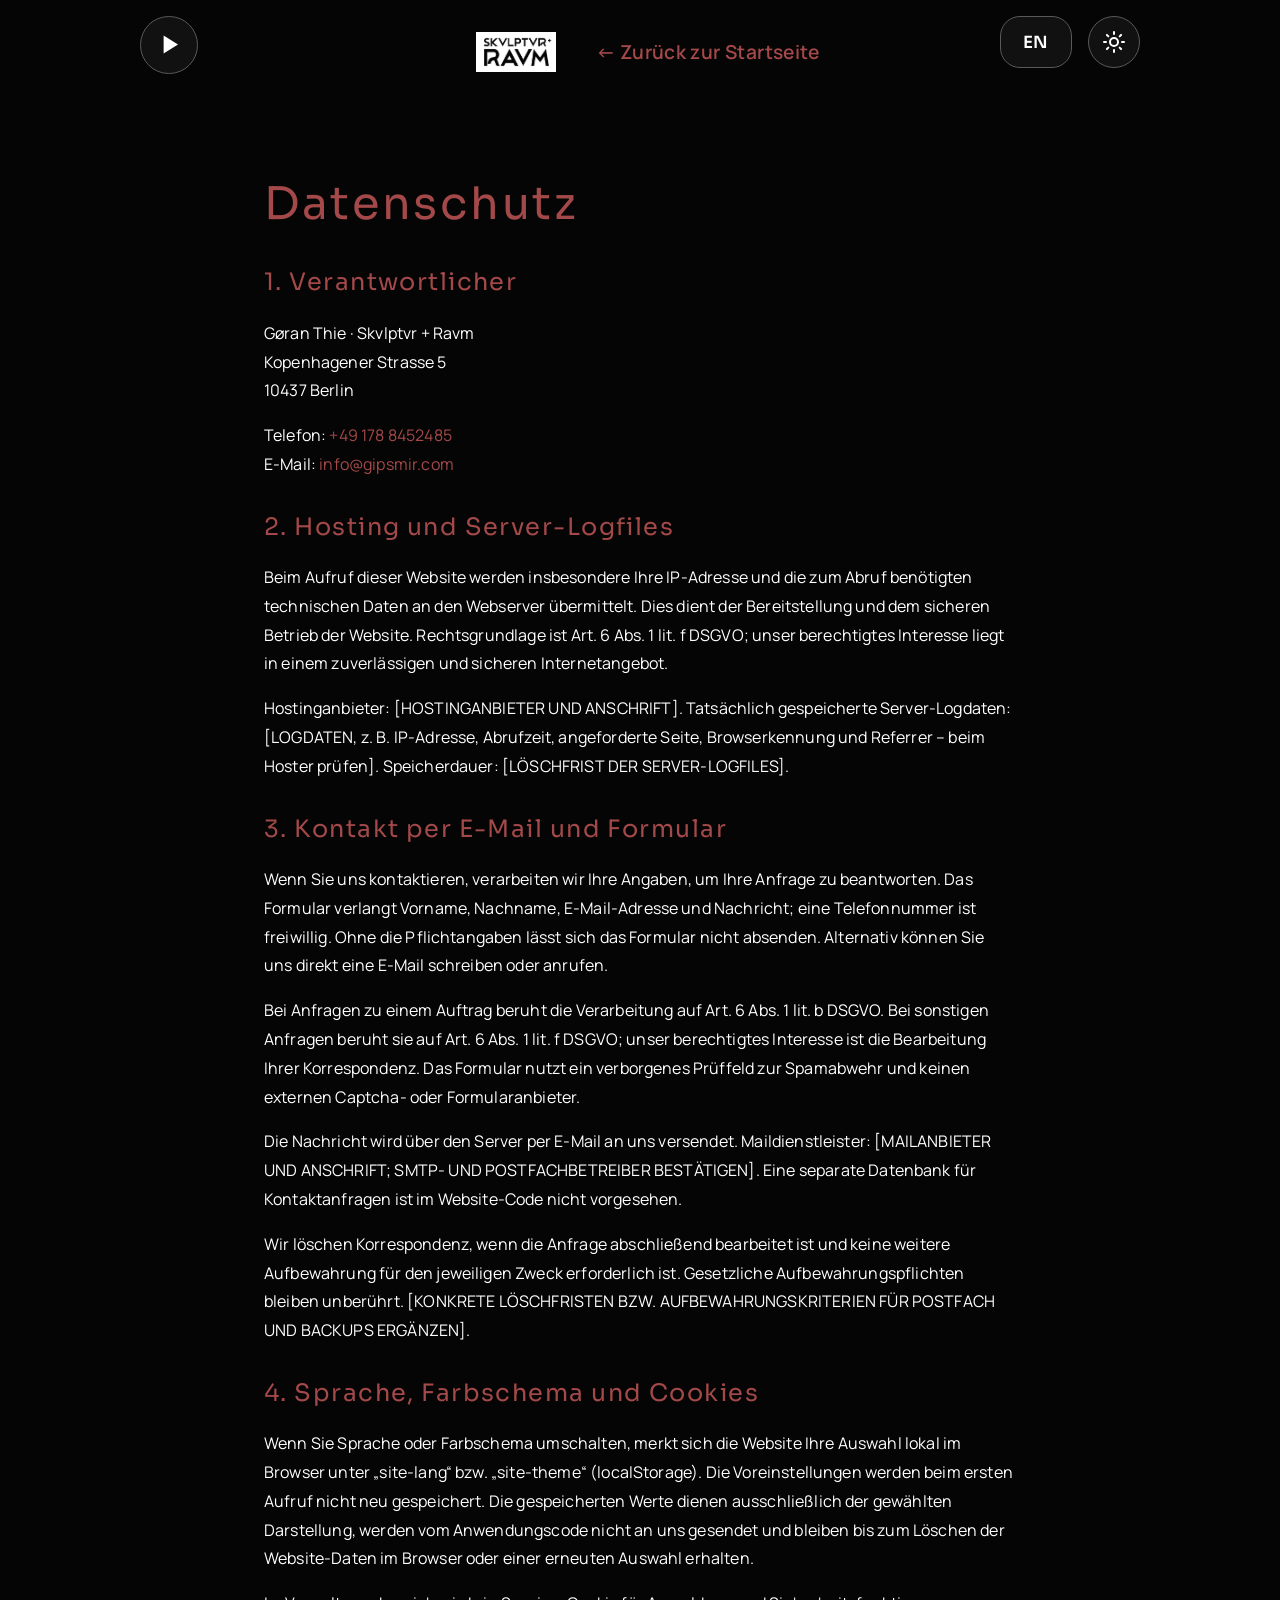
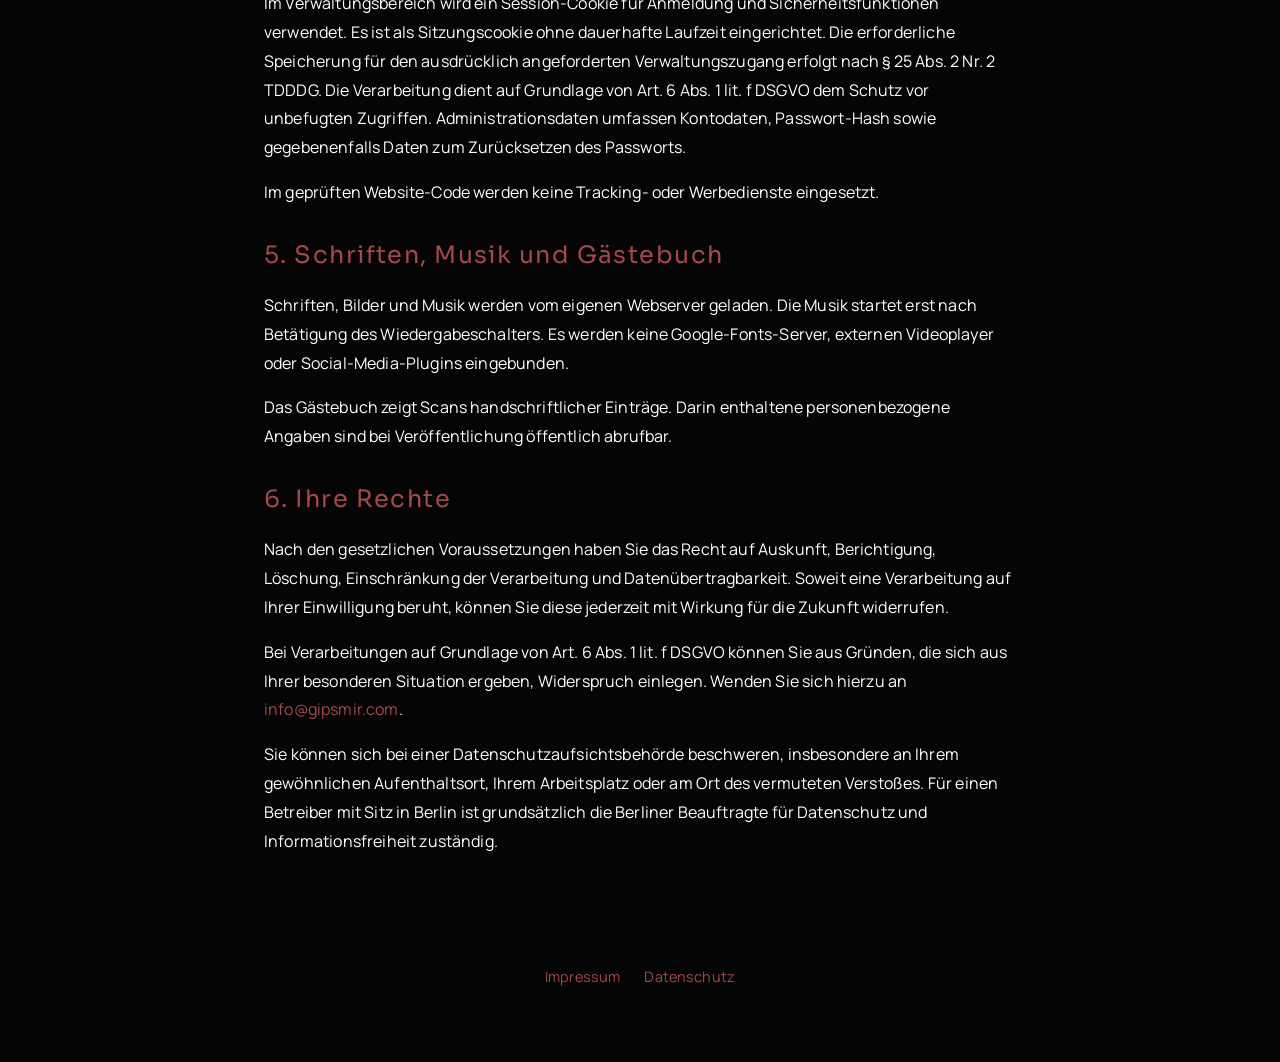
==== datenschutz.html @ 8e7bedc1 "Add legal pages with shared controls and translations" ====
<!DOCTYPE html>
<html lang="de">
<head>
    <meta charset="UTF-8">
    <meta name="viewport" content="width=device-width, initial-scale=1.0">
    <title data-i18n="legalText15">Datenschutz – Skvlptvr + Ravm</title>
    <link rel="stylesheet" href="/css/style.css">
    <script src="/js/i18n.js" type="module"></script>
    <script src="/js/theme.js" type="module"></script>
    <script src="/js/audio.js" type="module"></script>
</head>
<body class="legal-page">
    <button type="button" id="audio-toggle" class="control-btn icon-btn audio-toggle" aria-pressed="false"
        aria-label="Musik abspielen">
        <svg data-icon="pause" viewBox="0 0 24 24" fill="currentColor" aria-hidden="true" hidden>
            <rect x="6" y="4" width="4" height="16" rx="1"></rect>
            <rect x="14" y="4" width="4" height="16" rx="1"></rect>
        </svg>
        <svg data-icon="play" viewBox="0 0 24 24" fill="currentColor" aria-hidden="true">
            <path d="M8 4.5v15l12-7.5z"></path>
        </svg>
    </button>
    <audio id="site-audio" src="/audio/02%20Sun.m4a" loop preload="none"></audio>

    <div class="header-controls">
        <button type="button" id="lang-toggle" class="control-btn" aria-label="Switch language">EN</button>
        <button type="button" id="theme-toggle" class="control-btn icon-btn"
            aria-label="Helles Farbschema aktivieren">
            <svg data-theme-icon="sun" viewBox="0 0 24 24" fill="none" stroke="currentColor" stroke-width="2"
                stroke-linecap="round" aria-hidden="true">
                <circle cx="12" cy="12" r="4"></circle>
                <path
                    d="M12 2v2M12 20v2M4.93 4.93l1.42 1.42M17.66 17.66l1.41 1.41M2 12h2M20 12h2M4.93 19.07l1.42-1.41M17.66 6.34l1.41-1.41">
                </path>
            </svg>
            <svg data-theme-icon="moon" viewBox="0 0 24 24" fill="none" stroke="currentColor" stroke-width="2"
                stroke-linecap="round" stroke-linejoin="round" aria-hidden="true" hidden>
                <path d="M21 12.79A9 9 0 1 1 11.21 3 7 7 0 0 0 21 12.79z"></path>
            </svg>
        </button>
    </div>


    <header class="guestbook-page-header">
        <a class="guestbook-page-logo" href="/index.html" aria-label="Zur Startseite"><img src="/assets/logos/S+R-Logo_1.png" width="1417" height="710" alt="Skulptur und Raum"></a>
        <a class="guestbook-page-back" href="/index.html" data-i18n="legalText1">← Zurück zur Startseite</a>
    </header>
    <main class="legal-main">
        <h1 data-i18n="legalText3">Datenschutz</h1>
        <section><h2 data-i18n="legalText8">1. Verantwortlicher</h2><p>Gøran Thie · Skvlptvr + Ravm<br>Kopenhagener Strasse 5<br>10437 Berlin</p>
        <p><span data-i18n="legalText6">Telefon:</span> <a href="tel:+491788452485">+49 178 8452485</a><br><span data-i18n="legalText7">E-Mail:</span> <a href="mailto:info@gipsmir.com">info@gipsmir.com</a></p></section>
        <section><h2 data-i18n="legalText9">2. Hosting und Server-Logfiles</h2>
        <p data-i18n="legalText16">Beim Aufruf dieser Website werden insbesondere Ihre IP-Adresse und die zum Abruf benötigten technischen Daten an den Webserver übermittelt. Dies dient der Bereitstellung und dem sicheren Betrieb der Website. Rechtsgrundlage ist Art. 6 Abs. 1 lit. f DSGVO; unser berechtigtes Interesse liegt in einem zuverlässigen und sicheren Internetangebot.</p>
        <p data-i18n="legalText17">Hostinganbieter: [HOSTINGANBIETER UND ANSCHRIFT]. Tatsächlich gespeicherte Server-Logdaten: [LOGDATEN, z. B. IP-Adresse, Abrufzeit, angeforderte Seite, Browserkennung und Referrer – beim Hoster prüfen]. Speicherdauer: [LÖSCHFRIST DER SERVER-LOGFILES].</p>
        </section>
        <section><h2 data-i18n="legalText10">3. Kontakt per E-Mail und Formular</h2>
        <p data-i18n="legalText18">Wenn Sie uns kontaktieren, verarbeiten wir Ihre Angaben, um Ihre Anfrage zu beantworten. Das Formular verlangt Vorname, Nachname, E-Mail-Adresse und Nachricht; eine Telefonnummer ist freiwillig. Ohne die Pflichtangaben lässt sich das Formular nicht absenden. Alternativ können Sie uns direkt eine E-Mail schreiben oder anrufen.</p>
        <p data-i18n="legalText19">Bei Anfragen zu einem Auftrag beruht die Verarbeitung auf Art. 6 Abs. 1 lit. b DSGVO. Bei sonstigen Anfragen beruht sie auf Art. 6 Abs. 1 lit. f DSGVO; unser berechtigtes Interesse ist die Bearbeitung Ihrer Korrespondenz. Das Formular nutzt ein verborgenes Prüffeld zur Spamabwehr und keinen externen Captcha- oder Formularanbieter.</p>
        <p data-i18n="legalText20">Die Nachricht wird über den Server per E-Mail an uns versendet. Maildienstleister: [MAILANBIETER UND ANSCHRIFT; SMTP- UND POSTFACHBETREIBER BESTÄTIGEN]. Eine separate Datenbank für Kontaktanfragen ist im Website-Code nicht vorgesehen.</p>
        <p data-i18n="legalText21">Wir löschen Korrespondenz, wenn die Anfrage abschließend bearbeitet ist und keine weitere Aufbewahrung für den jeweiligen Zweck erforderlich ist. Gesetzliche Aufbewahrungspflichten bleiben unberührt. [KONKRETE LÖSCHFRISTEN BZW. AUFBEWAHRUNGSKRITERIEN FÜR POSTFACH UND BACKUPS ERGÄNZEN].</p></section>
        <section><h2 data-i18n="legalText11">4. Sprache, Farbschema und Cookies</h2>
        <p data-i18n="legalText22">Wenn Sie Sprache oder Farbschema umschalten, merkt sich die Website Ihre Auswahl lokal im Browser unter „site-lang“ bzw. „site-theme“ (localStorage). Die Voreinstellungen werden beim ersten Aufruf nicht neu gespeichert. Die gespeicherten Werte dienen ausschließlich der gewählten Darstellung, werden vom Anwendungscode nicht an uns gesendet und bleiben bis zum Löschen der Website-Daten im Browser oder einer erneuten Auswahl erhalten.</p>
        
        <p data-i18n="legalText23">Im Verwaltungsbereich wird ein Session-Cookie für Anmeldung und Sicherheitsfunktionen verwendet. Es ist als Sitzungscookie ohne dauerhafte Laufzeit eingerichtet. Die erforderliche Speicherung für den ausdrücklich angeforderten Verwaltungszugang erfolgt nach § 25 Abs. 2 Nr. 2 TDDDG. Die Verarbeitung dient auf Grundlage von Art. 6 Abs. 1 lit. f DSGVO dem Schutz vor unbefugten Zugriffen. Administrationsdaten umfassen Kontodaten, Passwort-Hash sowie gegebenenfalls Daten zum Zurücksetzen des Passworts.</p>
        <p data-i18n="legalText24">Im geprüften Website-Code werden keine Tracking- oder Werbedienste eingesetzt.</p></section>
        <section><h2 data-i18n="legalText12">5. Schriften, Musik und Gästebuch</h2>
        <p data-i18n="legalText25">Schriften, Bilder und Musik werden vom eigenen Webserver geladen. Die Musik startet erst nach Betätigung des Wiedergabeschalters. Es werden keine Google-Fonts-Server, externen Videoplayer oder Social-Media-Plugins eingebunden.</p>
        <p data-i18n="legalText26">Das Gästebuch zeigt Scans handschriftlicher Einträge. Darin enthaltene personenbezogene Angaben sind bei Veröffentlichung öffentlich abrufbar.</p>
        </section>
        <section><h2 data-i18n="legalText13">6. Ihre Rechte</h2>
        <p data-i18n="legalText27">Nach den gesetzlichen Voraussetzungen haben Sie das Recht auf Auskunft, Berichtigung, Löschung, Einschränkung der Verarbeitung und Datenübertragbarkeit. Soweit eine Verarbeitung auf Ihrer Einwilligung beruht, können Sie diese jederzeit mit Wirkung für die Zukunft widerrufen.</p>
        <p><span data-i18n="legalText29">Bei Verarbeitungen auf Grundlage von Art. 6 Abs. 1 lit. f DSGVO können Sie aus Gründen, die sich aus Ihrer besonderen Situation ergeben, Widerspruch einlegen. Wenden Sie sich hierzu an </span><a href="mailto:info@gipsmir.com">info@gipsmir.com</a>.</p>
        <p data-i18n="legalText28">Sie können sich bei einer Datenschutzaufsichtsbehörde beschweren, insbesondere an Ihrem gewöhnlichen Aufenthaltsort, Ihrem Arbeitsplatz oder am Ort des vermuteten Verstoßes. Für einen Betreiber mit Sitz in Berlin ist grundsätzlich die Berliner Beauftragte für Datenschutz und Informationsfreiheit zuständig.</p></section>
    </main>
    <footer class="guestbook-page-footer">
        <nav class="legal-links" aria-label="Rechtliche Informationen"><a href="/impressum.html" data-i18n="legalText2">Impressum</a><a href="/datenschutz.html" aria-current="page" data-i18n="legalText3">Datenschutz</a></nav>
    </footer>
</body>
</html>
---- css/style.css ----
@font-face {
  font-family: 'Manrope';
  src: url('/assets/fonts/Manrope,Sora/Manrope/Manrope-VariableFont_wght.ttf') format('truetype');
  font-weight: 200 800;
  font-style: normal;
  font-display: swap;
}

@font-face {
  font-family: 'Sora';
  src: url('/assets/fonts/Manrope,Sora/Sora/Sora-VariableFont_wght.ttf') format('truetype');
  font-weight: 100 800;
  font-style: normal;
  font-display: swap;
}

@font-face {
  font-family: 'Bonheur Royale';
  src: url('/assets/fonts/Manrope,Sora/Bonheur_Royale/BonheurRoyale-Regular.ttf') format('truetype');
  font-weight: 400;
  font-style: normal;
  font-display: swap;
}

*,
*::before,
*::after {
  box-sizing: border-box;
}

:root {
  --color-bg: #050505;
  --color-surface: #111;
  --color-text: #fff;
  --color-text-muted: #bbb;
  --color-border: #5a5959;
  --color-accent: #a44949;
  --color-accent-hover: #ca6767;
  --color-on-accent: #fff;
  --color-footer-bg: rgba(67, 63, 63, 0.6);
  --color-footer-text: #bbb;
  --color-footer-text-strong: #fff;
  --color-footer-radial-inner: #5c5c5c;
  --color-footer-radial-outer: #000000;
}

:root[data-theme="light"] {
  --color-bg: #fff;
  --color-surface: #f7f7f5;
  --color-text: #222;
  --color-text-muted: #555;
  --color-border: #2a2929;
  --color-footer-text: #555;
  --color-footer-text-strong: #111;
  --color-footer-radial-inner: #000000;
  --color-footer-radial-outer: #ffffff;
}

body {
  letter-spacing: 0.01em;
  font-family: 'Manrope', 'Helvetica Neue', Helvetica, Arial, sans-serif;
  margin: 0;
  background: var(--color-bg);
  color: var(--color-text);
  transition: background 0.2s ease, color 0.2s ease;
}

.section-divider {
  max-width: 900px;
  margin: 0 auto;
  border-top: 1px solid var(--color-border);
}

.hero {
  position: relative;
  z-index: 3;
  overflow: hidden;
  display: flow-root;
}

.hero-bg {
  position: absolute;
  inset: 0;
  z-index: 0;
  mask-image: linear-gradient(to bottom, #000 calc(100% - clamp(40px, 7vw, 100px)), transparent);
}

.hero-bg::before {
  --hero-zoom-start: 1.2;
  --hero-zoom-end: 1.85;
  content: "";
  position: absolute;
  inset: 0;
  z-index: 1;
  background: url('/assets/background-images/bodemuseum.jpg') center/cover no-repeat;
  transform-origin: center;
  transform: scale(var(--hero-zoom-start));
  animation: hero-zoom 10s ease-in-out infinite alternate;
  will-change: transform;
}

@keyframes hero-zoom {
  0% {
    transform: scale(var(--hero-zoom-start));
  }

  100% {
    transform: scale(var(--hero-zoom-end));
  }
}

@media (max-width: 800px) {
  .hero-bg::before {
    --hero-zoom-start: 1.05;
    --hero-zoom-end: 1.3;
    background-position: center bottom;
    transform-origin: center bottom;
  }
}

@media (max-width: 650px) {
  .hero-bg::before {
    --hero-zoom-start: 1;
    --hero-zoom-end: 1.16;
  }
}

/* Tablet/Desktop: full-width cover crop again (the contain+blur
   version framed the photo too narrow). The source photo is a tall
   portrait shot, so this still only ever shows a thin horizontal
   slice of it - a proper wide/landscape photo is needed to fix that
   for real; until then this is the best compromise. */
@media (min-width: 801px) and (max-width: 1199px) {
  .hero-bg::before {
    --hero-zoom-start: 1;
    --hero-zoom-end: 1.1;
    background-position: center bottom;
    transform-origin: center bottom;
  }
}

@media (min-width: 1200px) {
  .hero-bg::before {
    --hero-zoom-start: 1;
    --hero-zoom-end: 1.12;
    background-position: center bottom;
    transform-origin: center bottom;
  }
}

@media (prefers-reduced-motion: reduce) {
  .hero-bg::before {
    animation: none;
  }
}

.hero::before {
  content: "";
  position: absolute;
  inset: 0;
  z-index: 1;
  background: rgba(0, 0, 0, 0.15);
  mask-image: linear-gradient(to bottom, #000 calc(100% - clamp(40px, 7vw, 100px)), transparent);
  pointer-events: none;
}

.hero > *:not(.hero-bg) {
  position: relative;
  z-index: 3;
}

.hero .intro-text {
  color: rgba(255, 255, 255, 0.85);
}

@media (min-width: 1200px) {
  .hero {
    max-width: 1200px;
    margin-left: auto;
    margin-right: auto;
    padding-bottom: 80px;
  }
}

.site-header {
  position: relative;
}

.stucco-feature {
  position: relative;
  isolation: isolate;
  z-index: 2;
  width: 100%;
  max-width: 1200px;
  height: clamp(220px, 40vw, 480px);
  margin: 0 auto;
  overflow: hidden;
}

.stucco-feature::before {
  content: "";
  position: absolute;
  inset: 0;
  z-index: 1;
  pointer-events: none;
  /* Muted 90s print palette, blended into the relief's highlights and shadows. */
  background: linear-gradient(115deg,
    #779c99 0%,
    #aaa0b8 46%,
    #c6a18c 100%);
  mix-blend-mode: color;
  opacity: 0.65;
}

.stucco-feature::after {
  content: "";
  position: absolute;
  inset: 0;
  z-index: 1;
  pointer-events: none;
  background: linear-gradient(to bottom,
    var(--color-bg) 0%,
    transparent 20%,
    transparent 70%,
    var(--color-bg) 100%);
}

.quote-section {
  background: var(--color-bg);
  padding: clamp(42px, 6vw, 72px) 24px;
}

.kafka-quote {
  max-width: 640px;
  margin: 0 auto;
  text-align: center;
}

.kafka-quote p {
  font-family: 'Bonheur Royale', cursive;
  font-weight: 400;
  font-size: clamp(2rem, 1.5rem + 2vw, 3rem);
  line-height: 1.2;
  letter-spacing: normal;
  color: var(--color-text);
  margin: 0 0 10px;
}

.kafka-quote cite {
  display: block;
  font-family: 'Manrope', 'Helvetica Neue', Helvetica, Arial, sans-serif;
  font-style: normal;
  font-size: clamp(1rem, 0.85rem + 0.75vw, 1.4rem);
  line-height: 1.4;
  letter-spacing: 0.12em;
  text-transform: uppercase;
  color: var(--color-accent);
}

.stucco-feature img {
  display: block;
  filter: sepia(0.18) saturate(0.65) contrast(0.82) brightness(0.85);
  width: 100%;
  height: 100%;
  object-fit: cover;
  --stucco-zoom-start: 1.28;
  --stucco-zoom-end: 1.6;
  scale: var(--stucco-zoom-start);
  animation: stucco-zoom 10s ease-in-out infinite alternate;
  will-change: transform;
}

@keyframes stucco-zoom {
  0% {
    scale: var(--stucco-zoom-start);
  }

  100% {
    scale: var(--stucco-zoom-end);
  }
}

@media (min-width: 800px) {
  .stucco-feature img {
    --stucco-zoom-start: 1.24;
    --stucco-zoom-end: 1.56;
  }
}

@media (prefers-reduced-motion: reduce) {
  .stucco-feature img {
    animation: none;
    scale: var(--stucco-zoom-start);
  }
}

.header-controls {
  position: fixed;
  top: 16px;
  right: 20px;
  z-index: 50;
  display: flex;
  gap: 8px;
}

.control-btn {
  padding: 6px 14px;
  font-family: 'Manrope', 'Helvetica Neue', Helvetica, Arial, sans-serif;
  font-size: 0.85rem;
  font-weight: 600;
  letter-spacing: 0.04em;
  background: var(--color-surface);
  border: 1px solid var(--color-border);
  border-radius: 20px;
  color: var(--color-text);
  cursor: pointer;
  transition: background 0.2s ease, color 0.2s ease;
}

.control-btn:hover {
  background: var(--color-text);
  color: var(--color-bg);
  border-color: var(--color-text);
}

.icon-btn {
  width: 36px;
  height: 36px;
  display: flex;
  align-items: center;
  justify-content: center;
  border-radius: 50%;
}

.control-btn.icon-btn {
  padding: 0;
}

.icon-btn svg {
  width: 18px;
  height: 18px;
  display: block;
}

.icon-btn svg[hidden] {
  display: none;
}

.audio-toggle {
  position: fixed;
  top: 16px;
  left: 20px;
  z-index: 50;
}

.audio-toggle.icon-btn {
  width: clamp(48px, 4.5vw, 64px);
  height: clamp(48px, 4.5vw, 64px);
}

.audio-toggle.icon-btn svg {
  width: clamp(24px, 2.25vw, 32px);
  height: clamp(24px, 2.25vw, 32px);
}

.back-to-top {
  position: fixed;
  bottom: 100px;
  right: 20px;
  z-index: 45;
  width: clamp(48px, 4.5vw, 64px);
  height: clamp(48px, 4.5vw, 64px);
  background: var(--color-bg);
  border: 1px solid var(--color-accent);
  box-shadow: 0 6px 20px rgba(0, 0, 0, 0.4);
  transition: background 0.2s ease, color 0.2s ease;
}

.back-to-top:hover,
.back-to-top:focus-visible {
  background: var(--color-accent);
  color: var(--color-on-accent);
}

.back-to-top[hidden] {
  display: none;
}

.back-to-top svg {
  width: clamp(24px, 2.25vw, 32px);
  height: clamp(24px, 2.25vw, 32px);
}

 .logo-test {
  width: 100%;
  max-width: 1200px;
  margin: 0 auto;
  padding: clamp(16px, 4vw, 40px) 20px;
  display: grid;
  grid-template-columns: 1fr auto 1fr;
  align-items: center;
}

.logo-plaque {
  padding: 12px;
  display: inline-flex;
  align-items: center;
  justify-content: center;
}

.logo-wordmark-wrap {
  grid-column: 2;
  justify-self: center;
}

.logo-wordmark {
  display: block;
  width: min(50vw, 500px);
  height: auto;
}

.monkey{
    max-width: 300px;
}

.intro {
    font-family: 'Manrope', 'Helvetica Neue', Helvetica, Arial, sans-serif;
    max-width: 700px;
    margin: 40px auto 200px;
    padding: 0 20px;
    text-align: center;
    color: var(--color-text);
}

.intro-text {
    font-size: clamp(1.05rem, 1rem + 0.2vw, 1.125rem);
    font-weight: 400;
    letter-spacing: 0.03em;
    line-height: 1.7;
    color: var(--color-text-muted);
    text-transform: uppercase;
}

.bio {
    display: flex;
    align-items: center;
    gap: 48px;
    max-width: 1000px;
    margin: 80px auto;
    padding: 0 20px;
    font-family: 'Manrope', 'Helvetica Neue', Helvetica, Arial, sans-serif;
}

.bio-portrait {
    width: 280px;
    flex: 0 0 280px;
    aspect-ratio: 3 / 4;
    object-fit: cover;
    filter: saturate(0.75) sepia(0.08) brightness(1.12) contrast(0.92);
    border-radius: 4px;
}

.bio-name {
    font-size: clamp(2rem, 1.8rem + 1vw, 2.4rem);
    font-weight: 600;
    letter-spacing: 0.04em;
    text-transform: uppercase;
    margin-bottom: 16px;
    color: var(--color-accent);
}

.bio-text {
    font-size: clamp(1.1rem, 1.05rem + 0.2vw, 1.2rem);
    font-weight: 400;
    line-height: 1.75;
    color: var(--color-text-muted);
}

@media (min-width: 721px) {
    .audio-toggle {
        left: 40px;
    }

    .header-controls {
        right: 40px;
        gap: 12px;
    }

    .icon-btn {
        width: 44px;
        height: 44px;
    }

    .icon-btn svg {
        width: 21px;
        height: 21px;
    }

    .control-btn {
        padding: 9px 18px;
        font-size: 0.95rem;
    }
}

@media (min-width: 1200px) {
    .audio-toggle {
        left: 140px;
    }

    .header-controls {
        right: 140px;
        gap: 16px;
    }

    .icon-btn {
        width: 52px;
        height: 52px;
    }

    .icon-btn svg {
        width: 24px;
        height: 24px;
    }

    .control-btn {
        padding: 11px 22px;
        font-size: 1.05rem;
    }
}

@media (max-width: 720px) {
    .logo-test {
        padding-top: 76px;
    }

    .intro {
        margin-top: 80px;
    }

    .bio {
        flex-direction: column;
        text-align: center;
        gap: 24px;
    }

    .bio-portrait {
        width: 200px;
        flex-basis: auto;
    }
}

.references {
    max-width: 900px;
    margin: 0 auto;
    padding: 105px 20px;
    padding-bottom: 225px;
    text-align: center;
    font-family: 'Manrope', 'Helvetica Neue', Helvetica, Arial, sans-serif;
}

.references-title {
    font-size: clamp(2rem, 1.8rem + 1vw, 2.4rem);
    font-weight: 600;
    letter-spacing: 0.06em;
    text-transform: uppercase;
    color: var(--color-accent);
    margin-bottom: 32px;
}

.references-list {
    list-style: none;
    display: flex;
    flex-wrap: wrap;
    justify-content: center;
    gap: 12px 32px;
    margin: 0;
    padding: 0;
}

.references-list li {
    font-size: 1.1rem;
    letter-spacing: 0.02em;
    color: var(--color-text-muted);
    position: relative;
}

.references-list li:not(:last-child)::after {
    content: "";
    position: absolute;
    right: -17px;
    top: 50%;
    transform: translateY(-50%);
    width: 4px;
    height: 4px;
    border-radius: 50%;
    background: var(--color-border);
}

.guestbook {
  position: relative;
  /* Higher than .contact's z-index (0): in their overlap zone,
     .guestbook needs to paint on top so its own fade-to-transparent
     is what's visible, revealing .contact's photo underneath as it
     fades - not the other way around. */
  z-index: 1;
  overflow: hidden;
  min-height: clamp(360px, 58vw, 680px);
  --parallax-amplitude: 50px;
}

@media (min-width: 601px) {
  .guestbook {
    --parallax-amplitude: 100px;
  }
}

@media (min-width: 1200px) {
  .guestbook {
    max-width: 1200px;
    margin-left: auto;
    margin-right: auto;
    --parallax-amplitude: 120px;
  }
}

/* Outer layer: stays exactly on the visible box (inset: 0) and carries
   the fade mask, clipped by overflow:hidden. The mask must sit on a
   layer sized to the visible window, not the extended parallax image
   below - otherwise the gradient percentages stretch over the wrong
   height and the carefully-tuned cross-fade breaks. */
.guestbook-bg {
  position: absolute;
  inset: 0;
  z-index: 0;
  overflow: hidden;
  /* Fades the photo itself to transparent over a long stretch at
     the bottom (no black band) so .contact's photo, which overlaps
     upward underneath, gradually takes over - a real cross-fade
     rather than a snap. */
  mask-image: linear-gradient(to bottom, #000 0%, #000 55%, transparent 100%);
  -webkit-mask-image: linear-gradient(to bottom, #000 0%, #000 55%, transparent 100%);
}

/* Inner layer: extended above/below the visible box so the JS-driven
   translateY (scroll parallax) never reveals an edge, same pattern as
   .contact-bg. */
.guestbook-bg-img {
  position: absolute;
  top: calc(-1 * (var(--parallax-amplitude) + 40px));
  left: 0;
  right: 0;
  height: calc(100% + (var(--parallax-amplitude) + 40px) * 2);
  /* Left-centered on purpose: the atelier photo is a wide panorama
     and its most interesting part (the workbench, sculpted heads)
     sits on the left side of the frame. */
  background: url('/assets/background-images/attelier_01.jpeg') left center/cover no-repeat;
  will-change: transform;
}

.guestbook::after {
  content: "";
  position: absolute;
  inset: 0;
  z-index: 1;
  pointer-events: none;
  /* Only fades in at the top (into the plain page background above);
     the bottom is handled by the mask on .guestbook-bg instead, so
     there is no opaque black band before .contact. */
  background: linear-gradient(to bottom,
    var(--color-bg) 0%,
    transparent 18%,
    transparent 100%);
}

.guestbook-link {
  position: absolute;
  right: 6%;
  top: 22%;
  z-index: 2;
  transform: translateY(-50%);
  padding: 12px 32px;
  font-family: 'Sora', 'Helvetica Neue', Helvetica, Arial, sans-serif;
  font-size: 1rem;
  font-weight: 600;
  letter-spacing: 0.08em;
  text-transform: uppercase;
  text-decoration: none;
  white-space: nowrap;
  color: var(--color-accent);
  background: rgba(0, 0, 0, 0.72);
  border: 2px solid var(--color-accent);
  border-radius: 30px;
  transition: background 0.2s ease, color 0.2s ease;
}

.guestbook-link:hover,
.guestbook-link:focus-visible {
  background: var(--color-accent);
  color: #fff;
}

.site-footer {
    display: flex;
    flex-wrap: wrap;
    justify-content: space-between;
    align-items: center;
    gap: 24px;
    max-width: 1200px;
    margin: 0 auto 120px;
    padding: 140px 60px;
    font-family: 'Manrope', 'Helvetica Neue', Helvetica, Arial, sans-serif;
    font-size: 1.05rem;
    color: var(--color-footer-text);
    background:
        url('/assets/logos/logo01.png') center 65%/auto 45% no-repeat,
        radial-gradient(circle at center 58%, var(--color-footer-radial-inner) 0%, var(--color-footer-radial-outer) 25%);
    background-position: center 65%, center center;
    background-size: auto 52%, 100% 100%;
    animation: footer-radial-pulse 7s ease-in-out infinite;
    border-radius: 8px;
}

@keyframes footer-radial-pulse {
    0%, 100% {
        background-size: auto 52%, 100% 100%;
    }
    50% {
        background-size: auto 52%, 230% 230%;
    }
}

@media (prefers-reduced-motion: reduce) {
    .site-footer {
        animation: none;
    }
}

.site-footer p {
    margin: 0 0 6px;
    line-height: 1.6;
}

.site-footer a {
    color: var(--color-footer-text);
    text-decoration: none;
}

.site-footer a:hover {
    text-decoration: underline;
}

.footer-company {
    font-weight: 600;
    letter-spacing: 0.04em;
    text-transform: uppercase;
    color: var(--color-footer-text-strong);
}

.footer-legal {
    display: flex;
    flex-direction: column;
    align-items: flex-end;
    gap: 8px;
}

.footer-link {
    background: none;
    border: none;
    padding: 0;
    font: inherit;
    font-size: 1rem;
    letter-spacing: 0.04em;
    text-transform: uppercase;
    color: var(--color-accent);
    text-decoration: none;
    cursor: pointer;
}

.footer-link:hover {
    color: var(--color-accent-hover);
}

@media (max-width: 1040px) {
    .site-footer {
        margin: 0 20px 120px;
    }
}

@media (min-width: 601px) {
    .site-footer {
        display: grid;
        grid-template-columns: 1fr auto;
        column-gap: 24px;
        row-gap: 8px;
        background:
            url('/assets/logos/logo01.png') center 40%/auto 65% no-repeat,
            radial-gradient(circle at center 58%, var(--color-footer-radial-inner) 0%, var(--color-footer-radial-outer) 25%);
        background-position: center 40%, center center;
        background-size: auto 72%, 100% 100%;
    }

    @keyframes footer-radial-pulse {
        0%, 100% {
            background-size: auto 72%, 100% 100%;
        }
        50% {
            background-size: auto 72%, 230% 230%;
        }
    }

    .footer-brand {
        grid-column: 1;
        grid-row: 1;
    }

    .footer-contact {
        grid-column: 1;
        grid-row: 2;
    }

    .footer-legal {
        grid-column: 2;
        grid-row: 1 / span 2;
        align-self: center;
        justify-self: end;
    }
}

@media (max-width: 600px) {
    .site-footer {
        flex-direction: column;
        justify-content: space-between;
        text-align: center;
        min-height: 520px;
        padding-top: 40px;
        padding-bottom: 40px;
    }

    .footer-contact {
        margin-bottom: 400px;
    }
}

.modal {
    position: fixed;
    inset: 0;
    z-index: 100;
    display: flex;
    align-items: center;
    justify-content: center;
}

.modal[hidden] {
    display: none;
}

.modal-overlay {
    position: absolute;
    inset: 0;
    background: rgba(0, 0, 0, 0.5);
}

.modal-dialog {
    position: relative;
    max-width: 560px;
    width: 90%;
    max-height: 80vh;
    background: var(--color-surface);
    border-radius: 6px;
    font-family: 'Manrope', 'Helvetica Neue', Helvetica, Arial, sans-serif;
    box-shadow: 0 10px 40px rgba(0, 0, 0, 0.4);
    display: flex;
    flex-direction: column;
}

.modal-body {
    overflow-y: auto;
    padding: 40px;
}

.modal-close {
    position: absolute;
    top: 12px;
    right: 16px;
    background: none;
    border: none;
    font-size: 1.6rem;
    line-height: 1;
    color: var(--color-text-muted);
    cursor: pointer;
    z-index: 1;
}

.modal-close:hover {
    color: var(--color-text);
}

.modal-title {
    font-size: clamp(1.8rem, 1.6rem + 1vw, 2.2rem);
    font-weight: 600;
    letter-spacing: 0.03em;
    text-transform: uppercase;
    margin-bottom: 20px;
    color: var(--color-text);
}

.modal-lorem {
    font-size: 1.05rem;
    line-height: 1.7;
    color: var(--color-text-muted);
    margin-bottom: 24px;
}

.modal-details p {
    font-size: 1.05rem;
    line-height: 1.6;
    color: var(--color-text-muted);
    margin: 0 0 4px;
}

button, input, select, textarea {
  letter-spacing: inherit;
  font-family: inherit;
}

/* Headings and buttons share the display typeface across all sections. */
body :is(h1, h2, h3, h4, h5, h6, button, input[type="button"], input[type="submit"], input[type="reset"]) {
  font-family: 'Sora', 'Helvetica Neue', Helvetica, Arial, sans-serif;
}

body :is(h1, h2, h3, h4, h5, h6) {
  letter-spacing: 0.06em;
}

body :is(button, input[type="button"], input[type="submit"], input[type="reset"]) {
  letter-spacing: 0.04em;
}

.intro-services {
  list-style: none;
  padding: 0;
  margin: 0;
  display: grid;
  grid-template-columns: repeat(3, minmax(0, 1fr));
  gap: 10px 24px;
}

@media (max-width: 600px) {
  .intro-services {
    grid-template-columns: 1fr;
    gap: 6px;
  }
}

@media (min-width: 720px) {
  .hero .intro {
    max-width: 1120px;
    padding-inline: clamp(24px, 4vw, 48px);
  }

  .hero .intro-services {
    font-size: clamp(1.25rem, 0.5rem + 1.667vw, 1.75rem);
    line-height: 1.55;
    gap: clamp(14px, 2vw, 24px) clamp(20px, 3vw, 36px);
    overflow-wrap: anywhere;
  }
}

/* --- Gästebuch-Unterseite (guestbook.html) --- */

.guestbook-page-header {
  position: sticky;
  top: 0;
  z-index: 40;
  display: flex;
  flex-wrap: nowrap;
  align-items: center;
  justify-content: center;
  gap: 24px;
  max-width: 1200px;
  margin: 0 auto;
  padding: 16px clamp(90px, 12vw, 160px);
  background: var(--color-bg);
}

@media (max-width: 450px) {
  .guestbook-page-header {
    flex-wrap: wrap;
    padding-top: 84px;
  }
}

.guestbook-page-logo {
  display: inline-flex;
  align-items: center;
  padding: 16px;
  border-radius: 0;
  background: transparent;
  transition: background 0.2s ease;
}

:root[data-theme="light"] .guestbook-page-logo {
  background: #000;
}

.guestbook-page-logo img {
  display: block;
  height: 40px;
  width: auto;
}

.guestbook-page-header-right {
  display: flex;
  align-items: center;
  gap: 16px;
}

.guestbook-page-back {
  font-family: 'Manrope', 'Helvetica Neue', Helvetica, Arial, sans-serif;
  font-size: clamp(0.95rem, 0.85rem + 0.6vw, 1.2rem);
  font-weight: 600;
  letter-spacing: 0.02em;
  color: var(--color-accent);
  text-decoration: none;
}

.guestbook-page-back:hover {
  color: var(--color-accent-hover);
}

.guestbook-page-main {
  max-width: 1300px;
  margin: 0 auto;
  padding: 40px 20px 120px;
  text-align: center;
}

.guestbook-page-title {
  font-family: 'Sora', 'Helvetica Neue', Helvetica, Arial, sans-serif;
  font-size: clamp(2rem, 1.8rem + 1vw, 2.6rem);
  font-weight: 300;
  letter-spacing: 0.04em;
  text-transform: uppercase;
  color: var(--color-accent);
  margin: 0 0 40px;
}

.guestbook-page-text {
  max-width: 640px;
  font-family: 'Manrope', 'Helvetica Neue', Helvetica, Arial, sans-serif;
  font-size: 1.05rem;
  line-height: 1.6;
  color: var(--color-text-muted);
  margin: 0 auto 40px;
}

.guestbook-carousel {
  position: relative;
}

.guestbook-carousel-viewport {
  overflow: hidden;
  touch-action: pan-y;
}

.guestbook-carousel-track {
  display: flex;
  align-items: center;
  gap: 0;
  cursor: grab;
  transition: transform 0.35s ease;
  will-change: transform;
}

.guestbook-carousel-track.is-dragging {
  transition: none;
  cursor: grabbing;
}

.guestbook-carousel-slide {
  flex: 0 0 68%;
  max-width: 480px;
  margin-inline: -120px;
  height: clamp(320px, 58vh, 620px);
  display: flex;
  align-items: center;
  justify-content: center;
  border-radius: 24px;
  overflow: hidden;
  background: #111;
  box-shadow: 0 12px 40px rgba(0, 0, 0, 0.2);
  opacity: 0.4;
  transform: scale(0.6);
  filter: blur(3px);
  z-index: 1;
  transition: opacity 0.35s ease, transform 0.35s ease, filter 0.35s ease;
}

.guestbook-carousel-slide.is-active {
  opacity: 1;
  transform: scale(1);
  filter: blur(0);
  z-index: 2;
  border: 3px solid var(--color-accent);
}

.guestbook-carousel-slide img {
  max-width: 100%;
  max-height: 100%;
  object-fit: contain;
  display: block;
  pointer-events: none;
  -webkit-user-drag: none;
  user-select: none;
}

.guestbook-carousel-nav {
  position: absolute;
  top: 50%;
  transform: translateY(-50%);
  z-index: 2;
  width: 48px;
  height: 48px;
  border: none;
  border-radius: 50%;
  background: rgba(0, 0, 0, 0.35);
  color: #fff;
  font-size: 2rem;
  line-height: 1;
  cursor: pointer;
  transition: background 0.2s ease;
}

.guestbook-carousel-nav:hover,
.guestbook-carousel-nav:focus-visible {
  background: var(--color-accent);
  color: var(--color-on-accent);
}

.guestbook-carousel-nav:focus-visible {
  outline: 2px solid #fff;
  outline-offset: 3px;
}

.guestbook-carousel-prev {
  left: 8px;
}

.guestbook-carousel-next {
  right: 8px;
}

.guestbook-carousel-count {
  margin: 16px 0 0;
  font-family: 'Manrope', 'Helvetica Neue', Helvetica, Arial, sans-serif;
  font-size: 0.9rem;
  color: var(--color-text-muted);
}

@media (max-width: 600px) {
  .guestbook-carousel-slide {
    flex: 0 0 80%;
    margin-inline: -70px;
    height: clamp(280px, 55vh, 480px);
  }

  .guestbook-carousel-nav {
    width: 38px;
    height: 38px;
    font-size: 1.5rem;
  }
}

.guestbook-page-footer {
  max-width: 1200px;
  margin: 0 auto;
  padding: 0 20px 60px;
  text-align: center;
  font-family: 'Manrope', 'Helvetica Neue', Helvetica, Arial, sans-serif;
  font-size: 0.9rem;
  color: var(--color-text-muted);
}

.guestbook-page-footer a {
  color: var(--color-accent);
}

/* Legal pages share the existing display typeface and heading accent. */
.legal-main {
  max-width: 800px;
  margin: 0 auto;
  padding: 40px 24px 80px;
  line-height: 1.8;
  overflow-wrap: anywhere;
}
.legal-main h1, .legal-main h2 {
  color: var(--color-accent);
  line-height: 1.35;
  font-weight: 400;
}
.legal-main h1 { font-size: clamp(2rem, 6vw, 2.8rem); }
.legal-main h2 { font-size: clamp(1.2rem, 4vw, 1.5rem); margin-top: 2rem; }
.legal-main a, .contact-privacy a { color: var(--color-accent); text-underline-offset: 3px; }
.legal-main a:hover, .contact-privacy a:hover { color: var(--color-accent-hover); }
.legal-links { display: flex; justify-content: center; flex-wrap: wrap; gap: 12px 24px; margin: 16px 0; }
.contact-privacy { font-size: 0.9rem; line-height: 1.6; }
@media (max-width: 600px) {
  .legal-page .guestbook-page-header { flex-wrap: wrap; gap: 16px; }
  .legal-main { padding: 24px 20px 48px; }
}

.site-footer .footer-link {
  color: var(--color-accent);
}
.site-footer .footer-link:hover,
.site-footer .footer-link:focus-visible,
.guestbook-page-footer .legal-links a:hover,
.guestbook-page-footer .legal-links a:focus-visible {
  color: var(--color-footer-text-strong);
}
:root[data-theme="light"] .site-footer .footer-link:hover,
:root[data-theme="light"] .site-footer .footer-link:focus-visible,
:root[data-theme="light"] .guestbook-page-footer .legal-links a:hover,
:root[data-theme="light"] .guestbook-page-footer .legal-links a:focus-visible {
  color: #000;
}

.legal-page .legal-links a { text-decoration: none; }

.legal-page a[href^="mailto:"],
.legal-page a[href^="tel:"] {
  text-decoration: none;
}
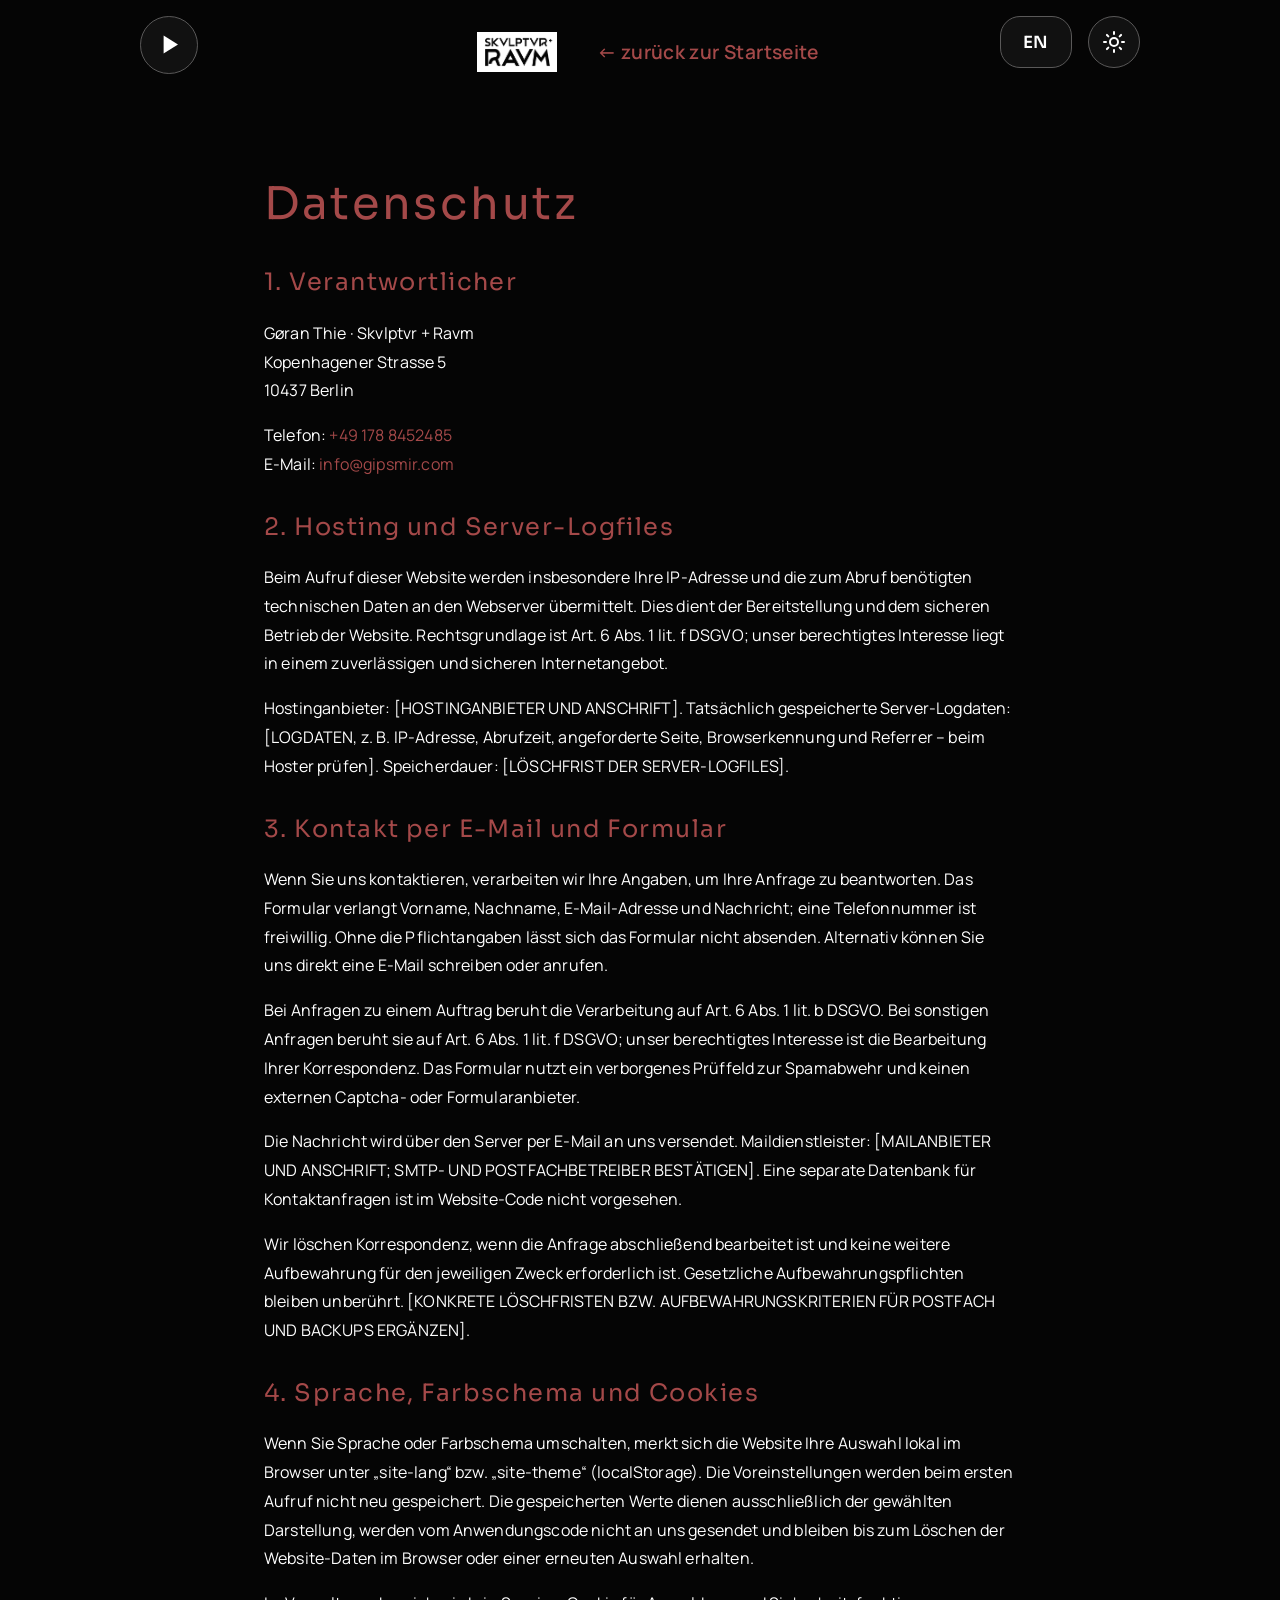
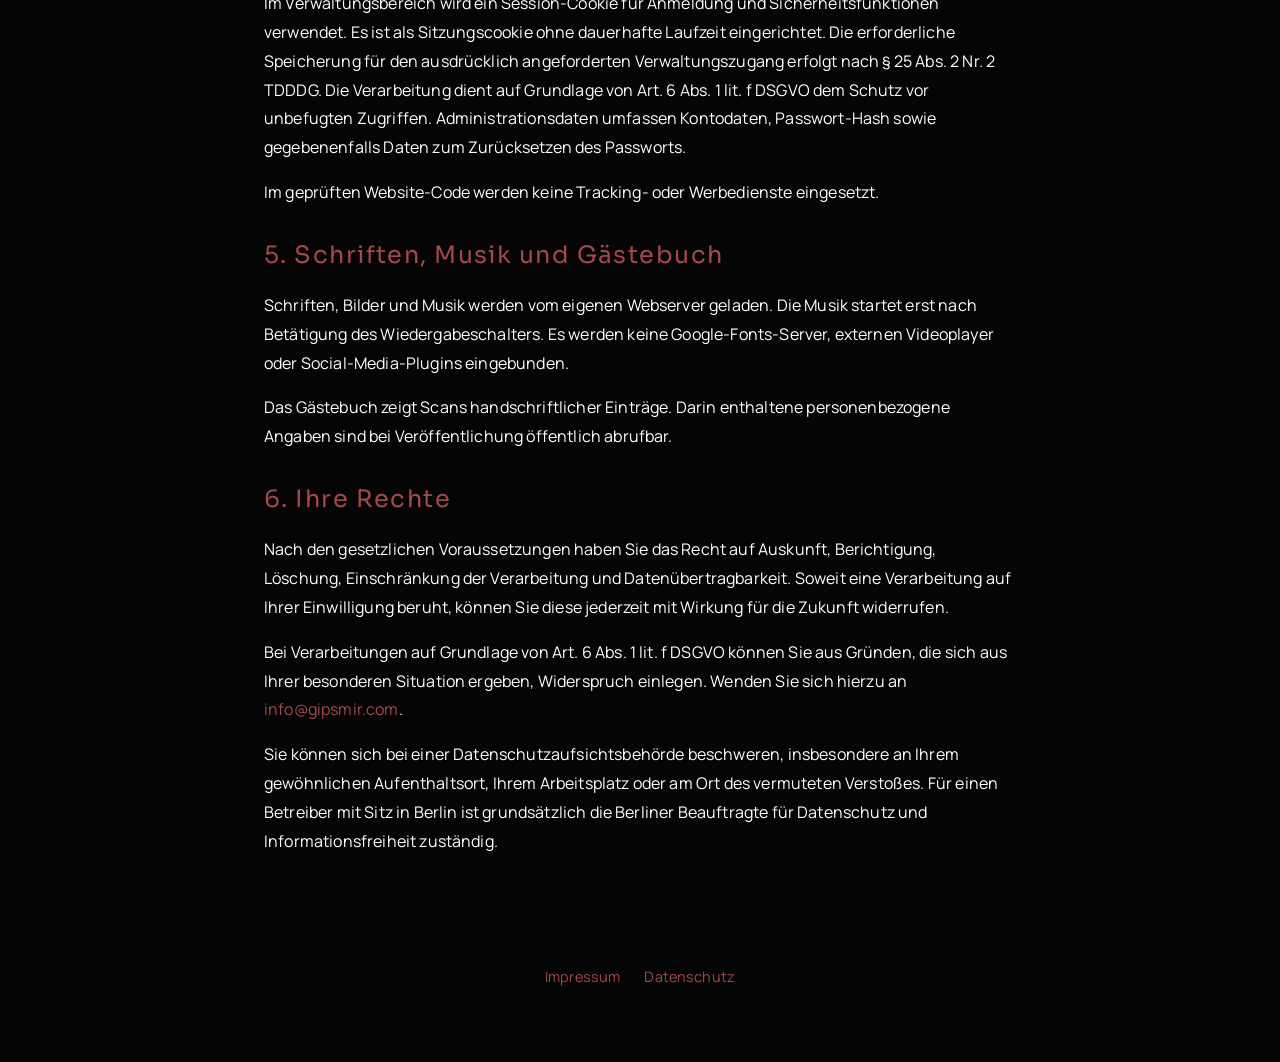
==== commit c4021199: "Refernezen klarer und andere Reihenfolge" ====
--- a/datenschutz.html
+++ b/datenschutz.html
@@ -43,7 +43,7 @@
 
     <header class="guestbook-page-header">
         <a class="guestbook-page-logo" href="/index.html" aria-label="Zur Startseite"><img src="/assets/logos/S+R-Logo_1.png" width="1417" height="710" alt="Skulptur und Raum"></a>
-        <a class="guestbook-page-back" href="/index.html" data-i18n="legalText1">← Zurück zur Startseite</a>
+        <a class="guestbook-page-back" href="/index.html" data-i18n="legalText1">← zurück zur Startseite</a>
     </header>
     <main class="legal-main">
         <h1 data-i18n="legalText3">Datenschutz</h1>
--- a/css/style.css
+++ b/css/style.css
@@ -451,6 +451,10 @@
     font-family: 'Manrope', 'Helvetica Neue', Helvetica, Arial, sans-serif;
 }
 
+@media (min-width: 721px) and (max-width: 1100px) {
+    .bio { padding-inline: 48px; }
+}
+
 .bio-portrait {
     width: 280px;
     flex: 0 0 280px;
@@ -541,11 +545,26 @@
         flex-direction: column;
         text-align: center;
         gap: 24px;
+        padding-inline: 32px;
+    }
+
+    .bio-content {
+        display: contents;
+    }
+
+    .bio-name {
+        order: -2;
+        margin: 0;
     }
 
     .bio-portrait {
+        order: -1;
         width: 200px;
         flex-basis: auto;
+    }
+
+    .bio-text {
+        margin: 0;
     }
 }
 
@@ -594,6 +613,32 @@
     height: 4px;
     border-radius: 50%;
     background: var(--color-border);
+}
+
+@media (max-width: 740px) {
+    .references-list {
+        display: grid;
+        grid-template-columns: repeat(2, 1fr);
+        justify-items: center;
+    }
+
+    .references-list li::after {
+        display: none;
+    }
+
+    .references-item--wide {
+        grid-column: 1 / -1;
+    }
+
+    .references-list li:nth-child(even):not(.references-item--wide) {
+        justify-self: end;
+        text-align: right;
+    }
+
+    .references-list li:nth-child(odd):not(.references-item--wide) {
+        justify-self: start;
+        text-align: left;
+    }
 }
 
 .guestbook {
@@ -1212,6 +1257,9 @@
 .site-footer .footer-link {
   color: var(--color-accent);
 }
+.guestbook-page-footer .legal-links a {
+  text-decoration: none;
+}
 .site-footer .footer-link:hover,
 .site-footer .footer-link:focus-visible,
 .guestbook-page-footer .legal-links a:hover,
@@ -1231,3 +1279,28 @@
 .legal-page a[href^="tel:"] {
   text-decoration: none;
 }
+
+.impressum-contact-layout {
+  display: grid;
+  grid-template-columns: minmax(0, 320px) minmax(0, 240px);
+  align-items: start;
+  gap: 32px;
+}
+.impressum-contact-layout p:first-child { margin-top: 0; }
+.impressum-artwork {
+  display: block;
+  width: 100%;
+  height: auto;
+  border-radius: 8px;
+}
+@media (max-width: 600px) {
+  .impressum-contact-layout {
+    grid-template-columns: minmax(0, 240px) 100px;
+    gap: 16px;
+    padding-right: 16px;
+  }
+  .impressum-artwork { max-width: 100px; }
+}
+@media (max-width: 359px) {
+  .impressum-contact-layout { grid-template-columns: minmax(0, 1fr); }
+}
